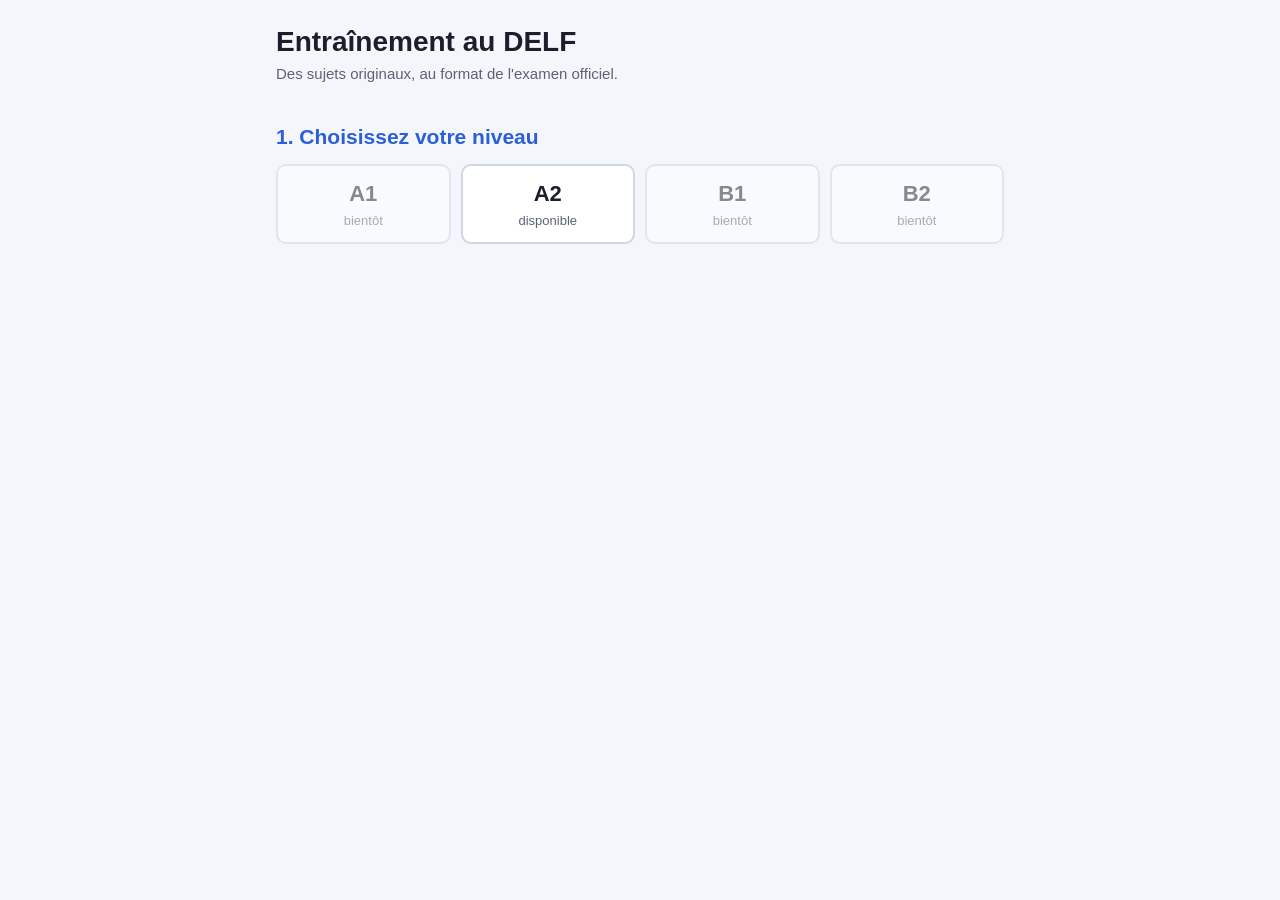
==== index.html @ 559f91b9 "Étape 1 : structure du site et page d'accueil Co-Authored-By: Claude Opus 5.5 <noreply@anthropic.com" ====
<!DOCTYPE html>
<html lang="fr">
<head>
<meta charset="utf-8">
<meta name="viewport" content="width=device-width, initial-scale=1">
<title>Entraînement au DELF</title>
<link rel="stylesheet" href="css/style.css">
</head>
<body>
<main>
  <h1>Entraînement au DELF</h1>
  <p class="sub">Des sujets originaux, au format de l'examen officiel.</p>

  <h2>1. Choisissez votre niveau</h2>
  <div class="niveaux">
    <button class="niveau" disabled>A1<small>bientôt</small></button>
    <button class="niveau" data-niveau="a2" aria-pressed="false">A2<small>disponible</small></button>
    <button class="niveau" disabled>B1<small>bientôt</small></button>
    <button class="niveau" disabled>B2<small>bientôt</small></button>
  </div>

  <section id="choix-epreuve" hidden>
    <h2>2. Choisissez l'épreuve</h2>
    <!-- Les épreuves sont dans l'ordre du jour de l'examen. -->
    <div class="epreuves">
      <a class="epreuve" href="a2/comprehension-oral.html">
        <strong>Compréhension de l'oral</strong>
        <span>25 minutes · 4 exercices · 25 points</span>
      </a>
      <a class="epreuve" href="a2/comprehension-ecrits.html">
        <strong>Compréhension des écrits</strong>
        <span>30 minutes · 4 exercices · 25 points</span>
      </a>
      <a class="epreuve" href="a2/production-ecrite.html">
        <strong>Production écrite</strong>
        <span>45 minutes · 2 exercices · 25 points</span>
      </a>
      <a class="epreuve" href="a2/production-orale.html">
        <strong>Production orale</strong>
        <span>6 à 8 minutes · 10 minutes de préparation · 25 points</span>
      </a>
    </div>
    <p class="note">Pour réussir le DELF A2, il faut 50 points sur 100, et au moins 5 sur 25 dans chaque épreuve.</p>
  </section>
</main>

<script>
// Choix du niveau. Le niveau choisi est mis dans l'adresse (#a2),
// pour que le bouton « Retour » du navigateur revienne au bon endroit.
(function () {
  var boutons = document.querySelectorAll('.niveau[data-niveau]');
  var section = document.getElementById('choix-epreuve');

  function afficher(niveau) {
    for (var i = 0; i < boutons.length; i++) {
      boutons[i].setAttribute('aria-pressed', boutons[i].dataset.niveau === niveau ? 'true' : 'false');
    }
    section.hidden = niveau !== 'a2';
  }

  for (var i = 0; i < boutons.length; i++) {
    boutons[i].addEventListener('click', function () {
      location.hash = this.dataset.niveau;
      afficher(this.dataset.niveau);
      section.scrollIntoView({ behavior: 'smooth', block: 'start' });
    });
  }

  afficher(location.hash.slice(1));
})();
</script>
</body>
</html>
---- css/style.css ----
/* Styles communs à toutes les pages du site.
   Les couleurs sont définies une seule fois ici (variables --...).
   Le mode sombre suit le réglage du téléphone ou de l'ordinateur,
   avec une méthode qui marche aussi sur les navigateurs anciens. */

:root {
  color-scheme: light dark;
  --bg: #f4f6fb;
  --card: #ffffff;
  --ink: #1a1f2b;
  --muted: #5a6375;
  --line: #cfd6e4;
  --blue: #2b5fd9;
  --on-blue: #ffffff;
  --blue-soft: #e6edfc;
  --ok: #1d7a35;
  --ko: #c0262d;
  --hl: #ffe27a;
}

@media (prefers-color-scheme: dark) {
  :root {
    --bg: #14181f;
    --card: #1e2430;
    --ink: #e8ecf3;
    --muted: #a3acbd;
    --line: #3a4252;
    --blue: #7aa2ff;
    --on-blue: #0d1220;
    --blue-soft: #232d45;
    --ok: #5fd17d;
    --ko: #ff7b7f;
    --hl: #6b5a12;
  }
}

* { box-sizing: border-box; min-width: 0; }

body {
  margin: 0;
  background: var(--bg);
  color: var(--ink);
  font: 17px/1.6 Arial, Helvetica, sans-serif;
}

main {
  max-width: 760px;
  margin: 0 auto;
  padding: 18px 16px 60px;
}

h1 { font-size: 28px; line-height: 1.15; margin: 8px 0 4px; }
h2 { font-size: 21px; margin: 34px 0 10px; color: var(--blue); }
.sub { margin: 0 0 10px; color: var(--muted); font-size: 15px; }

a { color: var(--blue); }

/* Lien « ← Accueil » en haut des pages d'épreuve */
.retour {
  display: inline-flex;
  align-items: center;
  min-height: 44px;
  font-size: 16px;
  text-decoration: none;
}
.retour:hover { text-decoration: underline; }

/* ---------- Page d'accueil : choix du niveau ---------- */
.niveaux {
  display: grid;
  grid-template-columns: repeat(4, 1fr);
  gap: 10px;
}
@media (max-width: 480px) {
  .niveaux { grid-template-columns: repeat(2, 1fr); }
}

.niveau {
  min-height: 72px;
  padding: 10px;
  border: 2px solid var(--line);
  border-radius: 10px;
  background: var(--card);
  color: var(--ink);
  font: inherit;
  font-size: 22px;
  font-weight: bold;
  cursor: pointer;
}
.niveau small {
  display: block;
  font-size: 13px;
  font-weight: normal;
  color: var(--muted);
}
.niveau:hover:not(:disabled) { border-color: var(--blue); }
.niveau[aria-pressed="true"] {
  background: var(--blue);
  border-color: var(--blue);
  color: var(--on-blue);
}
.niveau[aria-pressed="true"] small { color: var(--on-blue); }
.niveau:disabled { opacity: .5; cursor: default; }

/* ---------- Page d'accueil : choix de l'épreuve ---------- */
.epreuves { display: grid; gap: 12px; }

.epreuve {
  display: block;
  padding: 16px 18px;
  border-radius: 10px;
  border-left: 5px solid var(--blue);
  background: var(--card);
  color: var(--ink);
  text-decoration: none;
}
.epreuve:hover { background: var(--blue-soft); }
.epreuve strong { display: block; font-size: 19px; color: var(--blue); }
.epreuve span { color: var(--muted); font-size: 15px; }

.note { margin-top: 30px; color: var(--muted); font-size: 15px; }

/* ---------- Encadré (rappel de l'épreuve, messages) ---------- */
.encadre {
  margin: 18px 0;
  padding: 16px 18px;
  border-radius: 10px;
  background: var(--blue-soft);
}
.encadre p { margin: 0; }
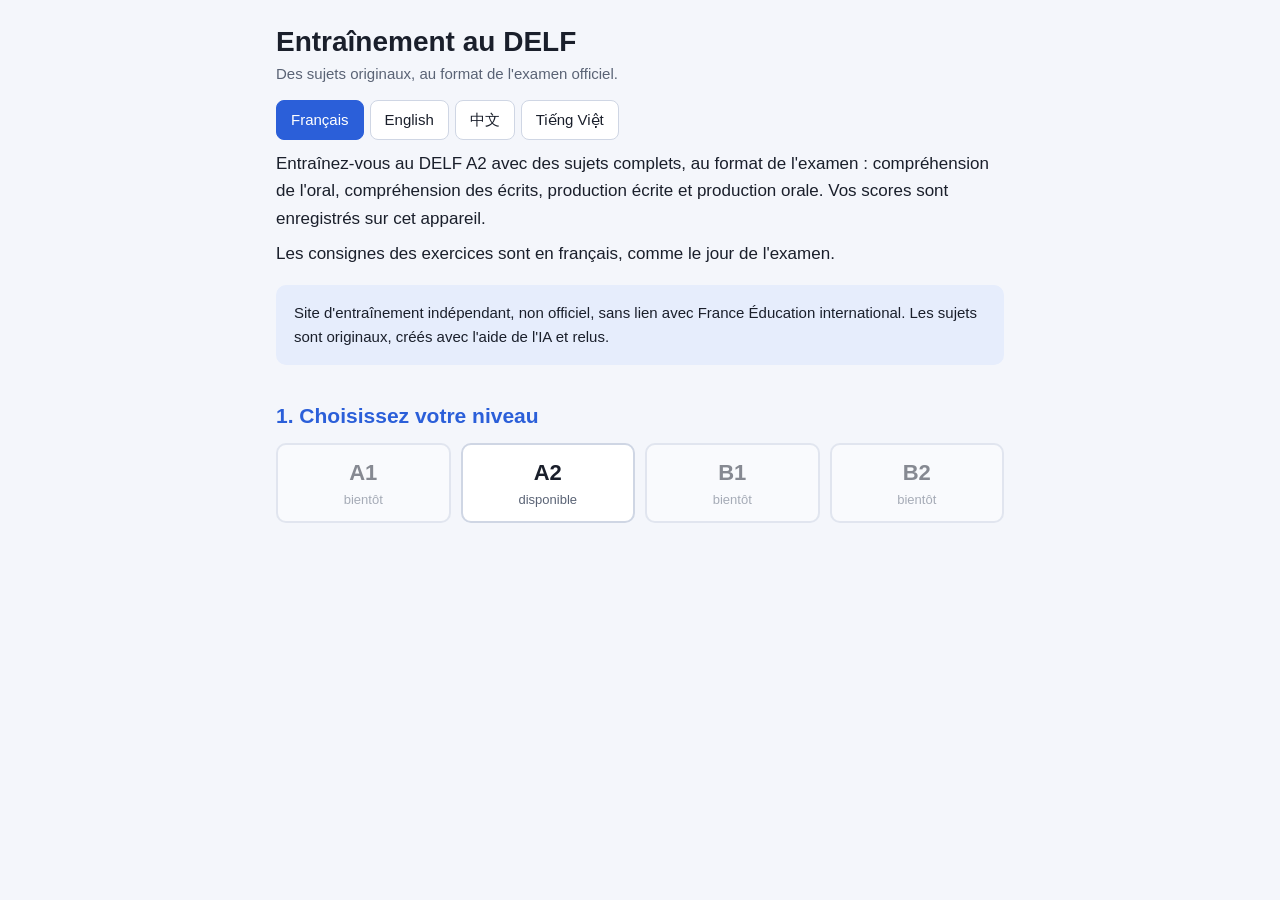
==== commit 3b9ad005: "Avertissement « site non officiel » et accueil en 4 langues ; ordre des questions de l'exercice 4 - " ====
--- a/index.html
+++ b/index.html
@@ -10,6 +10,10 @@
 <main>
   <h1>Entraînement au DELF</h1>
   <p class="sub">Des sujets originaux, au format de l'examen officiel.</p>
+
+  <div class="langues" id="langues" aria-label="Langue / Language / 语言 / Ngôn ngữ"></div>
+  <div class="bienvenue" id="bienvenue"></div>
+  <div class="encadre avertissement-accueil" id="avertissement-accueil"></div>
 
   <h2>1. Choisissez votre niveau</h2>
   <div class="niveaux">
@@ -69,5 +73,6 @@
   afficher(location.hash.slice(1));
 })();
 </script>
+<script src="js/langues.js"></script>
 </body>
 </html>
--- a/css/style.css
+++ b/css/style.css
@@ -76,6 +76,7 @@
 }
 
 .niveau {
+  margin: 0;
   min-height: 72px;
   padding: 10px;
   border: 2px solid var(--line);
@@ -128,3 +129,215 @@
   background: var(--blue-soft);
 }
 .encadre p { margin: 0; }
+
+/* Encadré de rappel repliable */
+.rappel summary { cursor: pointer; font-weight: bold; min-height: 32px; }
+.rappel ul { margin: 8px 0 0; padding-left: 22px; }
+.rappel li { margin: 4px 0; }
+.aide { color: var(--muted); font-size: 15px; }
+
+/* ---------- Exercices (compréhension des écrits / de l'oral) ---------- */
+.consigne { font-style: italic; margin: 4px 0 12px; }
+
+.doc {
+  margin-top: 16px;
+  padding: 16px 18px;
+  border-radius: 10px;
+  border-left: 5px solid var(--blue);
+  background: var(--card);
+}
+.doc h3 { margin: 0 0 8px; font-size: 19px; }
+.doc p { margin: 0 0 10px; }
+.doc p:last-child, .doc ul:last-child, .doc ol:last-child { margin-bottom: 0; }
+.doc ol { margin: 0 0 10px; padding-left: 22px; }
+.intro { border-left-color: var(--muted); }
+.personnes { margin: 0; padding: 0; list-style: none; }
+.personnes li { margin: 4px 0; }
+
+.hl { background: var(--hl); border-radius: 3px; padding: 1px 2px; transition: background .3s; }
+
+.q { margin-top: 12px; padding: 14px 16px; border-radius: 10px; background: var(--card); }
+.q > b { display: flow-root; margin-bottom: 4px; }
+.pts { float: right; margin-left: 8px; font-size: 14px; font-weight: normal; color: var(--muted); }
+
+.choix label {
+  display: flex;
+  gap: 8px;
+  align-items: center;
+  min-height: 44px;
+  margin: 6px 0;
+  padding: 8px 10px;
+  border: 1px solid var(--line);
+  border-radius: 8px;
+  cursor: pointer;
+}
+.choix.compacts { display: grid; grid-template-columns: repeat(4, 1fr); gap: 6px; }
+.choix.compacts label { margin: 0; }
+@media (max-width: 560px) {
+  .choix.compacts { grid-template-columns: repeat(2, 1fr); }
+}
+.choix label.good { border: 2px solid var(--ok); }
+.choix label.bad { border: 2px solid var(--ko); }
+input[type=radio] { flex: none; width: 20px; height: 20px; margin: 0; }
+
+button {
+  min-height: 44px;
+  margin-top: 6px;
+  padding: 8px 20px;
+  border: 0;
+  border-radius: 8px;
+  background: var(--blue);
+  color: var(--on-blue);
+  font: inherit;
+  font-size: 16px;
+  cursor: pointer;
+}
+button:disabled { opacity: .45; cursor: default; }
+
+.fb { margin: 8px 0 0; }
+.fb:empty { display: none; }
+.ok { color: var(--ok); font-weight: bold; }
+.ko { color: var(--ko); font-weight: bold; }
+.score { margin-top: 14px; font-size: 18px; font-weight: bold; }
+
+#total {
+  margin-top: 36px;
+  padding: 16px;
+  border-radius: 10px;
+  background: var(--card);
+  font-size: 20px;
+  font-weight: bold;
+  text-align: center;
+}
+#fin { text-align: center; }
+#fin p { margin: 6px 0; }
+.resultat { font-size: 20px; font-weight: bold; }
+
+/* ---------- Liste des sujets ---------- */
+.liste-sujets { display: grid; gap: 8px; margin: 0; padding: 0; list-style: none; }
+.liste-sujets .sujet {
+  display: flex;
+  justify-content: space-between;
+  align-items: center;
+  gap: 12px;
+  min-height: 52px;
+  padding: 10px 16px;
+  border: 1px solid var(--line);
+  border-radius: 10px;
+  background: var(--card);
+  color: var(--ink);
+  text-decoration: none;
+}
+.liste-sujets .sujet:hover { border-color: var(--blue); }
+.liste-sujets .nom { font-weight: bold; }
+.liste-sujets .etat { color: var(--muted); font-size: 15px; }
+.liste-sujets .fait { border-left: 5px solid var(--ok); }
+.liste-sujets .fait .etat { color: var(--ok); font-weight: bold; font-size: 16px; }
+.liste-sujets .vide { color: var(--muted); }
+
+/* Boutons-liens (« Sujet suivant », « Retour à la liste ») */
+.boutons { display: flex; flex-wrap: wrap; justify-content: center; gap: 10px; margin-top: 14px !important; }
+.bouton {
+  display: inline-flex;
+  align-items: center;
+  min-height: 44px;
+  padding: 8px 20px;
+  border-radius: 8px;
+  background: var(--blue);
+  color: var(--on-blue);
+  font-size: 16px;
+  text-decoration: none;
+}
+.bouton[hidden] { display: none; }
+button.secondaire {
+  background: transparent;
+  color: var(--blue);
+  border: 1px solid var(--line);
+}
+#resultat { white-space: nowrap; }
+
+/* ---------- Compréhension de l'oral ---------- */
+.ecoute {
+  margin-top: 16px;
+  padding: 16px 18px;
+  border-radius: 10px;
+  border-left: 5px solid var(--blue);
+  background: var(--card);
+}
+.ecoute h3 { margin: 0 0 8px; font-size: 19px; }
+.ecoute .q { padding: 8px 0 0; background: none; }
+.lecteur {
+  margin-bottom: 8px;
+  padding: 12px 14px;
+  border-radius: 8px;
+  background: var(--blue-soft);
+}
+.etape { margin: 0 0 6px; }
+.barre { height: 8px; margin: 8px 0; border-radius: 4px; background: var(--line); overflow: hidden; }
+.barre span { display: block; width: 0; height: 100%; background: var(--blue); transition: width .25s linear; }
+.fb-doc { margin: 8px 0 0; }
+.fb-doc:empty { display: none; }
+.transcription { margin-top: 14px; padding-top: 10px; border-top: 1px solid var(--line); }
+.transcription h4 { margin: 0 0 6px; font-size: 16px; color: var(--muted); }
+.transcription p { margin: 0 0 8px; }
+
+/* ---------- Production orale / écrite ---------- */
+.carte { margin-top: 12px; padding: 16px 18px; border-radius: 10px; background: var(--card); }
+.carte h3 { margin: 0 0 6px; font-size: 18px; }
+.carte p { margin: 0 0 10px; }
+.carte p:last-child { margin-bottom: 0; }
+.choix label span { flex: 1; }
+.prepa { text-align: center; }
+.chrono { font-size: 40px; font-weight: bold; font-variant-numeric: tabular-nums; color: var(--blue); }
+.etapes { margin: 0 0 12px; padding-left: 22px; }
+.etapes li { margin: 4px 0; }
+.voir-prompt summary { cursor: pointer; color: var(--blue); min-height: 32px; }
+textarea {
+  width: 100%;
+  margin-top: 8px;
+  padding: 10px;
+  border: 1px solid var(--line);
+  border-radius: 8px;
+  background: var(--bg);
+  color: var(--ink);
+  font: 15px/1.5 Arial, Helvetica, sans-serif;
+}
+.ligne-note { display: flex; flex-wrap: wrap; align-items: center; gap: 8px; }
+.ligne-note input {
+  width: 110px;
+  min-height: 44px;
+  padding: 8px 10px;
+  border: 1px solid var(--line);
+  border-radius: 8px;
+  background: var(--bg);
+  color: var(--ink);
+  font: inherit;
+}
+.ligne-note button { margin-top: 0; }
+
+/* ---------- Langues et avertissement ---------- */
+.langues { display: flex; flex-wrap: wrap; gap: 6px; margin: 14px 0 10px; }
+.langues button {
+  min-height: 40px;
+  margin: 0;
+  padding: 6px 14px;
+  border: 1px solid var(--line);
+  background: var(--card);
+  color: var(--ink);
+  font-size: 15px;
+}
+.langues button[aria-pressed="true"] { background: var(--blue); border-color: var(--blue); color: var(--on-blue); }
+.bienvenue p { margin: 0 0 8px; }
+.traduction { color: var(--muted); }
+.avertissement-accueil { font-size: 15px; }
+.avertissement-accueil p + p { margin-top: 6px; }
+footer.avertissement {
+  max-width: 760px;
+  margin: 0 auto;
+  padding: 16px 16px 30px;
+  border-top: 1px solid var(--line);
+  color: var(--muted);
+  font-size: 13px;
+  line-height: 1.5;
+}
+footer.avertissement p { margin: 0 0 4px; }
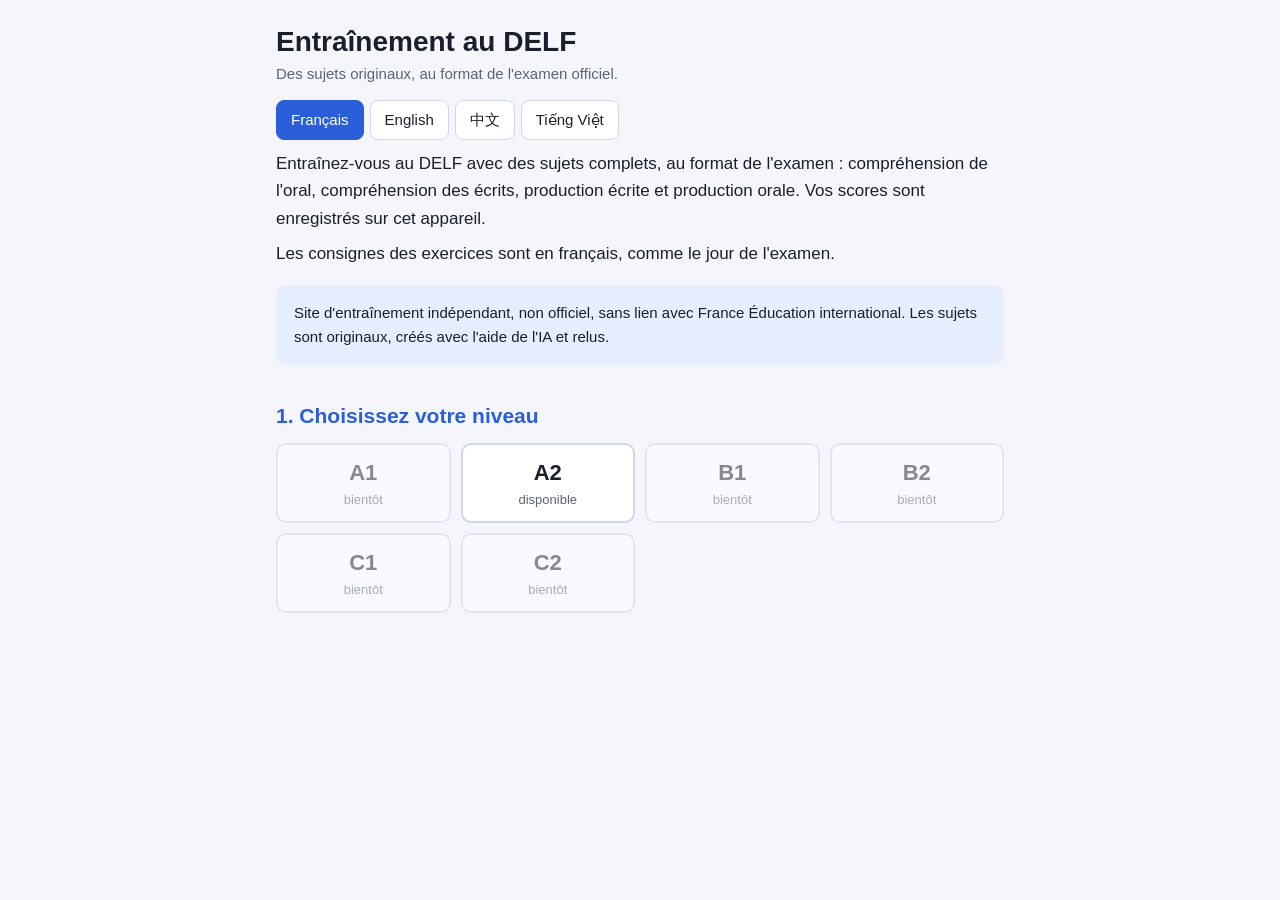
==== commit d55c9b4c: "Accueil : niveaux C1 et C2 (« bientôt ») Co-Authored-By: Claude Opus 5.5 <noreply@anthropic.com> Cla" ====
--- a/index.html
+++ b/index.html
@@ -21,6 +21,8 @@
     <button class="niveau" data-niveau="a2" aria-pressed="false">A2<small>disponible</small></button>
     <button class="niveau" disabled>B1<small>bientôt</small></button>
     <button class="niveau" disabled>B2<small>bientôt</small></button>
+    <button class="niveau" disabled>C1<small>bientôt</small></button>
+    <button class="niveau" disabled>C2<small>bientôt</small></button>
   </div>
 
   <section id="choix-epreuve" hidden>
--- a/css/style.css
+++ b/css/style.css
@@ -341,3 +341,10 @@
   line-height: 1.5;
 }
 footer.avertissement p { margin: 0 0 4px; }
+
+/* Production écrite */
+.carte .consigne { font-style: normal; }
+.compteur { margin: 4px 0 0 !important; color: var(--muted); font-size: 15px; text-align: right; }
+.compteur.assez { color: var(--ok); font-weight: bold; }
+.cache { position: absolute; width: 1px; height: 1px; overflow: hidden; clip: rect(0 0 0 0); }
+#exercices textarea { font-size: 17px; background: var(--card); }
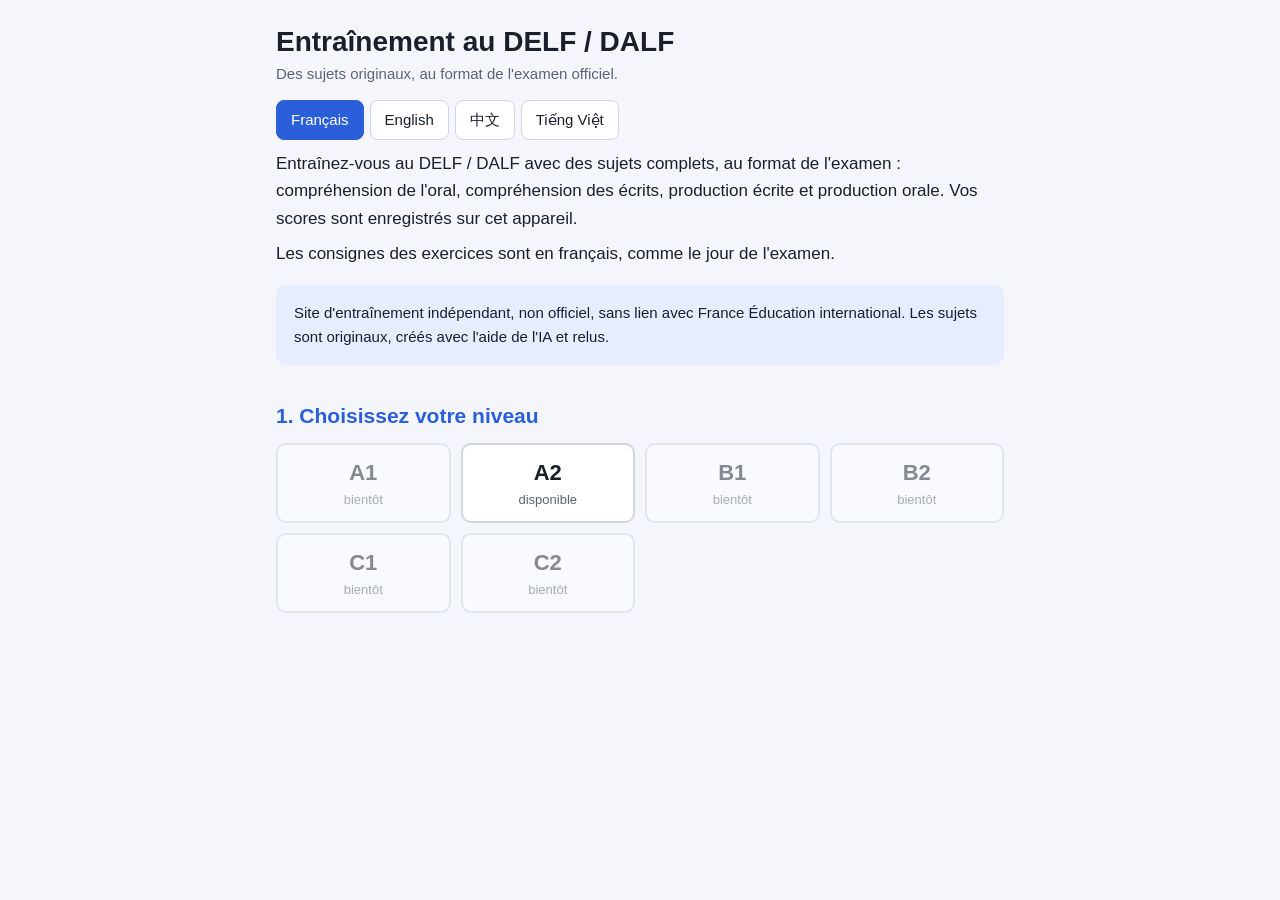
==== commit e772768a: "Accueil : « DELF / DALF » dans le titre, l'onglet et le texte d'accueil (4 langues) Co-Authored-By: " ====
--- a/index.html
+++ b/index.html
@@ -3,12 +3,12 @@
 <head>
 <meta charset="utf-8">
 <meta name="viewport" content="width=device-width, initial-scale=1">
-<title>Entraînement au DELF</title>
+<title>Entraînement au DELF / DALF</title>
 <link rel="stylesheet" href="css/style.css">
 </head>
 <body>
 <main>
-  <h1>Entraînement au DELF</h1>
+  <h1>Entraînement au DELF / DALF</h1>
   <p class="sub">Des sujets originaux, au format de l'examen officiel.</p>
 
   <div class="langues" id="langues" aria-label="Langue / Language / 语言 / Ngôn ngữ"></div>
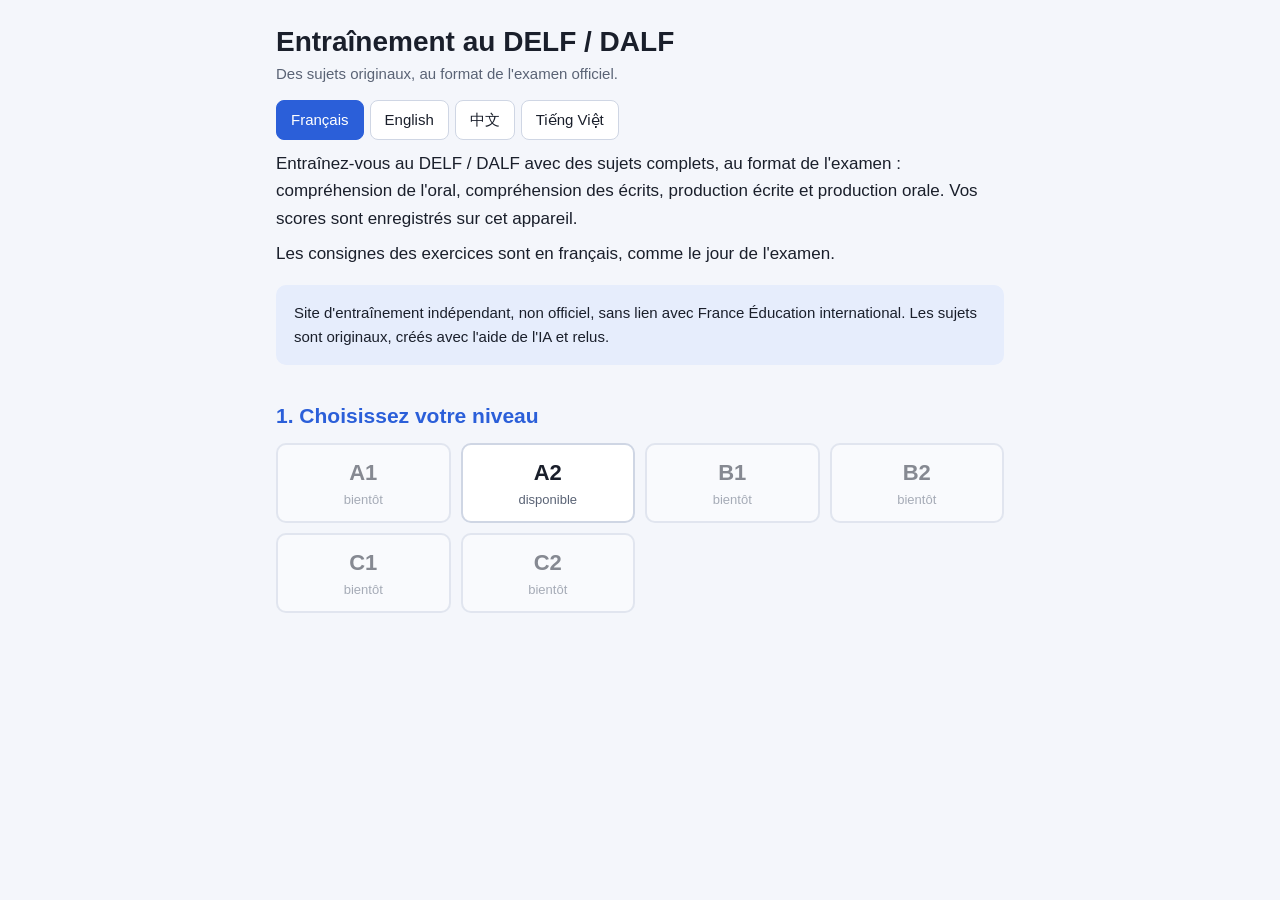
==== commit 05c8958a: "Accueil : règle de réussite du DELF et du DALF (cas du DALF C2) Co-Authored-By: Claude Opus 5.5 <nor" ====
--- a/index.html
+++ b/index.html
@@ -46,7 +46,7 @@
         <span>6 à 8 minutes · 10 minutes de préparation · 25 points</span>
       </a>
     </div>
-    <p class="note">Pour réussir le DELF A2, il faut 50 points sur 100, et au moins 5 sur 25 dans chaque épreuve.</p>
+    <p class="note">Pour réussir le DELF ou le DALF, il faut 50 points sur 100, et au moins 5 sur 25 dans chaque épreuve (au DALF C2 : au moins 10 sur 50 dans chacune des deux épreuves).</p>
   </section>
 </main>
 
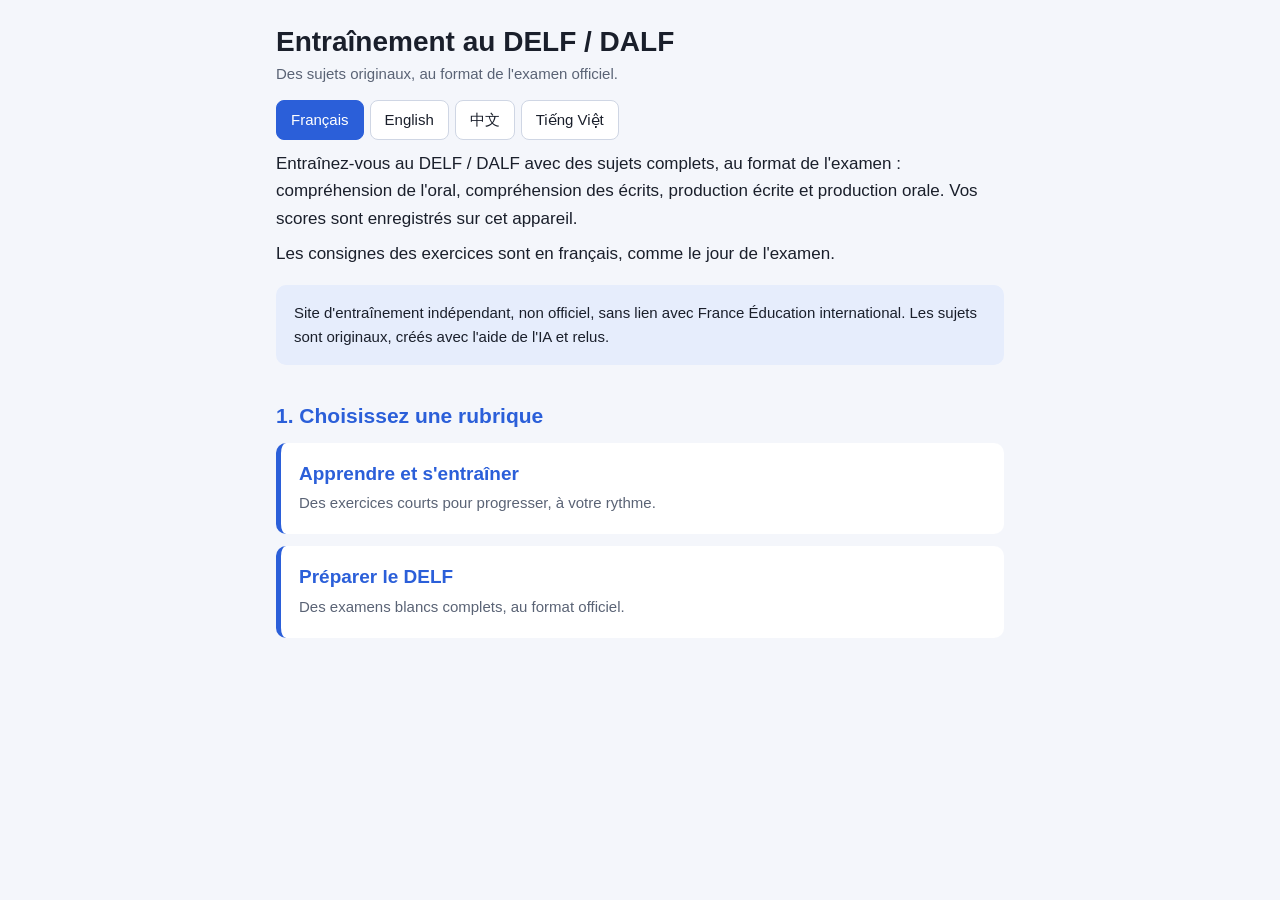
==== commit 89c6a032: "Accueil à deux rubriques (en attente de validation par Rémi) - Ordre des choix : langue, rubrique, n" ====
--- a/index.html
+++ b/index.html
@@ -5,6 +5,14 @@
 <meta name="viewport" content="width=device-width, initial-scale=1">
 <title>Entraînement au DELF / DALF</title>
 <link rel="stylesheet" href="css/style.css">
+<style>
+  /* Propre à l'accueil (style.css n'est pas modifié) */
+  .rubrique { cursor: pointer; }
+  .rubrique[aria-current="true"] { background: var(--blue-soft); outline: 2px solid var(--blue); }
+  .rubrique .traduction { display: block; margin-top: 2px; font-size: 14px; }
+  .changer { margin-top: 18px; }
+  .changer button { background: transparent; color: var(--blue); border: 1px solid var(--line); }
+</style>
 </head>
 <body>
 <main>
@@ -15,18 +23,34 @@
   <div class="bienvenue" id="bienvenue"></div>
   <div class="encadre avertissement-accueil" id="avertissement-accueil"></div>
 
-  <h2>1. Choisissez votre niveau</h2>
-  <div class="niveaux">
-    <button class="niveau" disabled>A1<small>bientôt</small></button>
-    <button class="niveau" data-niveau="a2" aria-pressed="false">A2<small>disponible</small></button>
-    <button class="niveau" disabled>B1<small>bientôt</small></button>
-    <button class="niveau" disabled>B2<small>bientôt</small></button>
-    <button class="niveau" disabled>C1<small>bientôt</small></button>
-    <button class="niveau" disabled>C2<small>bientôt</small></button>
+  <h2 id="titre-rubrique">1. Choisissez une rubrique</h2>
+  <div class="epreuves">
+    <a class="epreuve rubrique" id="rubrique-apprendre" href="entrainement/index.html">
+      <strong>Apprendre et s'entraîner</strong>
+      <span>Des exercices courts pour progresser, à votre rythme.</span>
+      <span class="traduction" data-texte="apprendre"></span>
+    </a>
+    <a class="epreuve rubrique" id="rubrique-preparer" href="#preparer">
+      <strong>Préparer le DELF</strong>
+      <span>Des examens blancs complets, au format officiel.</span>
+      <span class="traduction" data-texte="preparer"></span>
+    </a>
   </div>
 
+  <section id="choix-niveau" hidden>
+    <h2>2. Choisissez votre niveau</h2>
+    <div class="niveaux">
+      <button class="niveau" disabled>A1<small>bientôt</small></button>
+      <button class="niveau" data-niveau="a2" aria-pressed="false">A2<small>disponible</small></button>
+      <button class="niveau" disabled>B1<small>bientôt</small></button>
+      <button class="niveau" disabled>B2<small>bientôt</small></button>
+      <button class="niveau" disabled>C1<small>bientôt</small></button>
+      <button class="niveau" disabled>C2<small>bientôt</small></button>
+    </div>
+  </section>
+
   <section id="choix-epreuve" hidden>
-    <h2>2. Choisissez l'épreuve</h2>
+    <h2>3. Choisissez l'épreuve</h2>
     <!-- Les épreuves sont dans l'ordre du jour de l'examen. -->
     <div class="epreuves">
       <a class="epreuve" href="a2/comprehension-oral.html">
@@ -47,32 +71,78 @@
       </a>
     </div>
     <p class="note">Pour réussir le DELF ou le DALF, il faut 50 points sur 100, et au moins 5 sur 25 dans chaque épreuve (au DALF C2 : au moins 10 sur 50 dans chacune des deux épreuves).</p>
+    <p class="changer"><button id="changer">↺ Changer de langue ou de niveau</button></p>
   </section>
 </main>
 
 <script>
-// Choix du niveau. Le niveau choisi est mis dans l'adresse (#a2),
-// pour que le bouton « Retour » du navigateur revienne au bon endroit.
+// Accueil en 4 choix : langue (en haut, gérée par js/langues.js),
+// puis rubrique, puis niveau, puis épreuve.
+// Les choix sont mis dans l'adresse, sans rien enregistrer dans le navigateur :
+//   (rien)     → choix de la rubrique
+//   #preparer  → « Préparer le DELF » : choix du niveau
+//   #a2        → « Préparer le DELF », niveau A2 : les 4 épreuves
+//               (adresse déjà utilisée par les liens « ← Accueil » des pages A2)
 (function () {
-  var boutons = document.querySelectorAll('.niveau[data-niveau]');
-  var section = document.getElementById('choix-epreuve');
+  // Traduction des deux rubriques dans la langue d'aide (à faire relire).
+  var TRAD = {
+    en: { apprendre: "Learn and practise: short exercises to improve at your own pace.",
+          preparer: "Prepare for the DELF: complete mock exams in the official format." },
+    zh: { apprendre: "学习和练习：短小的练习，按照自己的节奏进步。",
+          preparer: "准备 DELF 考试：完整的模拟考试，采用官方格式。" },
+    vi: { apprendre: "Học và luyện tập: các bài tập ngắn để tiến bộ theo nhịp độ của bạn.",
+          preparer: "Chuẩn bị thi DELF: các bài thi thử đầy đủ, theo định dạng chính thức." }
+  };
+  var LANG = { en: "en", zh: "zh-Hans", vi: "vi" };
 
-  function afficher(niveau) {
+  function traduire() {
+    var l = window.Langues ? Langues.lire() : "fr";
+    var zones = document.querySelectorAll(".rubrique .traduction");
+    for (var i = 0; i < zones.length; i++) {
+      var t = TRAD[l] && TRAD[l][zones[i].dataset.texte];
+      zones[i].textContent = t || "";
+      zones[i].hidden = !t;
+      if (t) zones[i].setAttribute("lang", LANG[l]);
+    }
+  }
+
+  var preparer = document.getElementById("rubrique-preparer");
+  var sectionNiveau = document.getElementById("choix-niveau");
+  var sectionEpreuve = document.getElementById("choix-epreuve");
+  var boutons = document.querySelectorAll(".niveau[data-niveau]");
+
+  function afficher(defiler) {
+    var h = location.hash.slice(1);
+    var rubrique = (h === "preparer" || h === "a2") ? "preparer" : "";
+    var niveau = h === "a2" ? "a2" : "";
+    preparer.setAttribute("aria-current", rubrique === "preparer" ? "true" : "false");
+    sectionNiveau.hidden = rubrique !== "preparer";
     for (var i = 0; i < boutons.length; i++) {
-      boutons[i].setAttribute('aria-pressed', boutons[i].dataset.niveau === niveau ? 'true' : 'false');
+      boutons[i].setAttribute("aria-pressed", boutons[i].dataset.niveau === niveau ? "true" : "false");
     }
-    section.hidden = niveau !== 'a2';
+    sectionEpreuve.hidden = niveau !== "a2";
+    if (defiler) {
+      var cible = niveau ? sectionEpreuve : rubrique ? sectionNiveau : null;
+      if (cible) cible.scrollIntoView({ behavior: "smooth", block: "start" });
+      else scrollTo({ top: 0, behavior: "smooth" });
+    }
   }
 
   for (var i = 0; i < boutons.length; i++) {
-    boutons[i].addEventListener('click', function () {
-      location.hash = this.dataset.niveau;
-      afficher(this.dataset.niveau);
-      section.scrollIntoView({ behavior: 'smooth', block: 'start' });
-    });
+    boutons[i].addEventListener("click", function () { location.hash = this.dataset.niveau; });
   }
+  document.getElementById("changer").addEventListener("click", function () {
+    location.hash = "";
+  });
+  window.addEventListener("hashchange", function () { afficher(true); });
 
-  afficher(location.hash.slice(1));
+  // Quand l'élève change de langue (boutons gérés par js/langues.js),
+  // on met à jour la traduction des rubriques juste après.
+  document.getElementById("langues").addEventListener("click", function () { setTimeout(traduire, 0); });
+
+  afficher(false);
+  document.addEventListener("DOMContentLoaded", traduire);
+  window.addEventListener("load", traduire);
 })();
 </script>
 <script src="js/langues.js"></script>
--- a/css/style.css
+++ b/css/style.css
@@ -348,3 +348,16 @@
 .compteur.assez { color: var(--ok); font-weight: bold; }
 .cache { position: absolute; width: 1px; height: 1px; overflow: hidden; clip: rect(0 0 0 0); }
 #exercices textarea { font-size: 17px; background: var(--card); }
+
+/* Production écrite : affichage des consignes */
+.message-ami {
+  margin: 8px 0 12px;
+  padding: 10px 14px;
+  border-left: 4px solid var(--muted);
+  border-radius: 6px;
+  background: var(--bg);
+  white-space: pre-line;
+}
+.taches { margin: 0 0 10px; padding-left: 22px; }
+.taches li { margin: 3px 0; }
+.minimum { color: var(--muted); font-size: 15px; font-weight: bold; }
